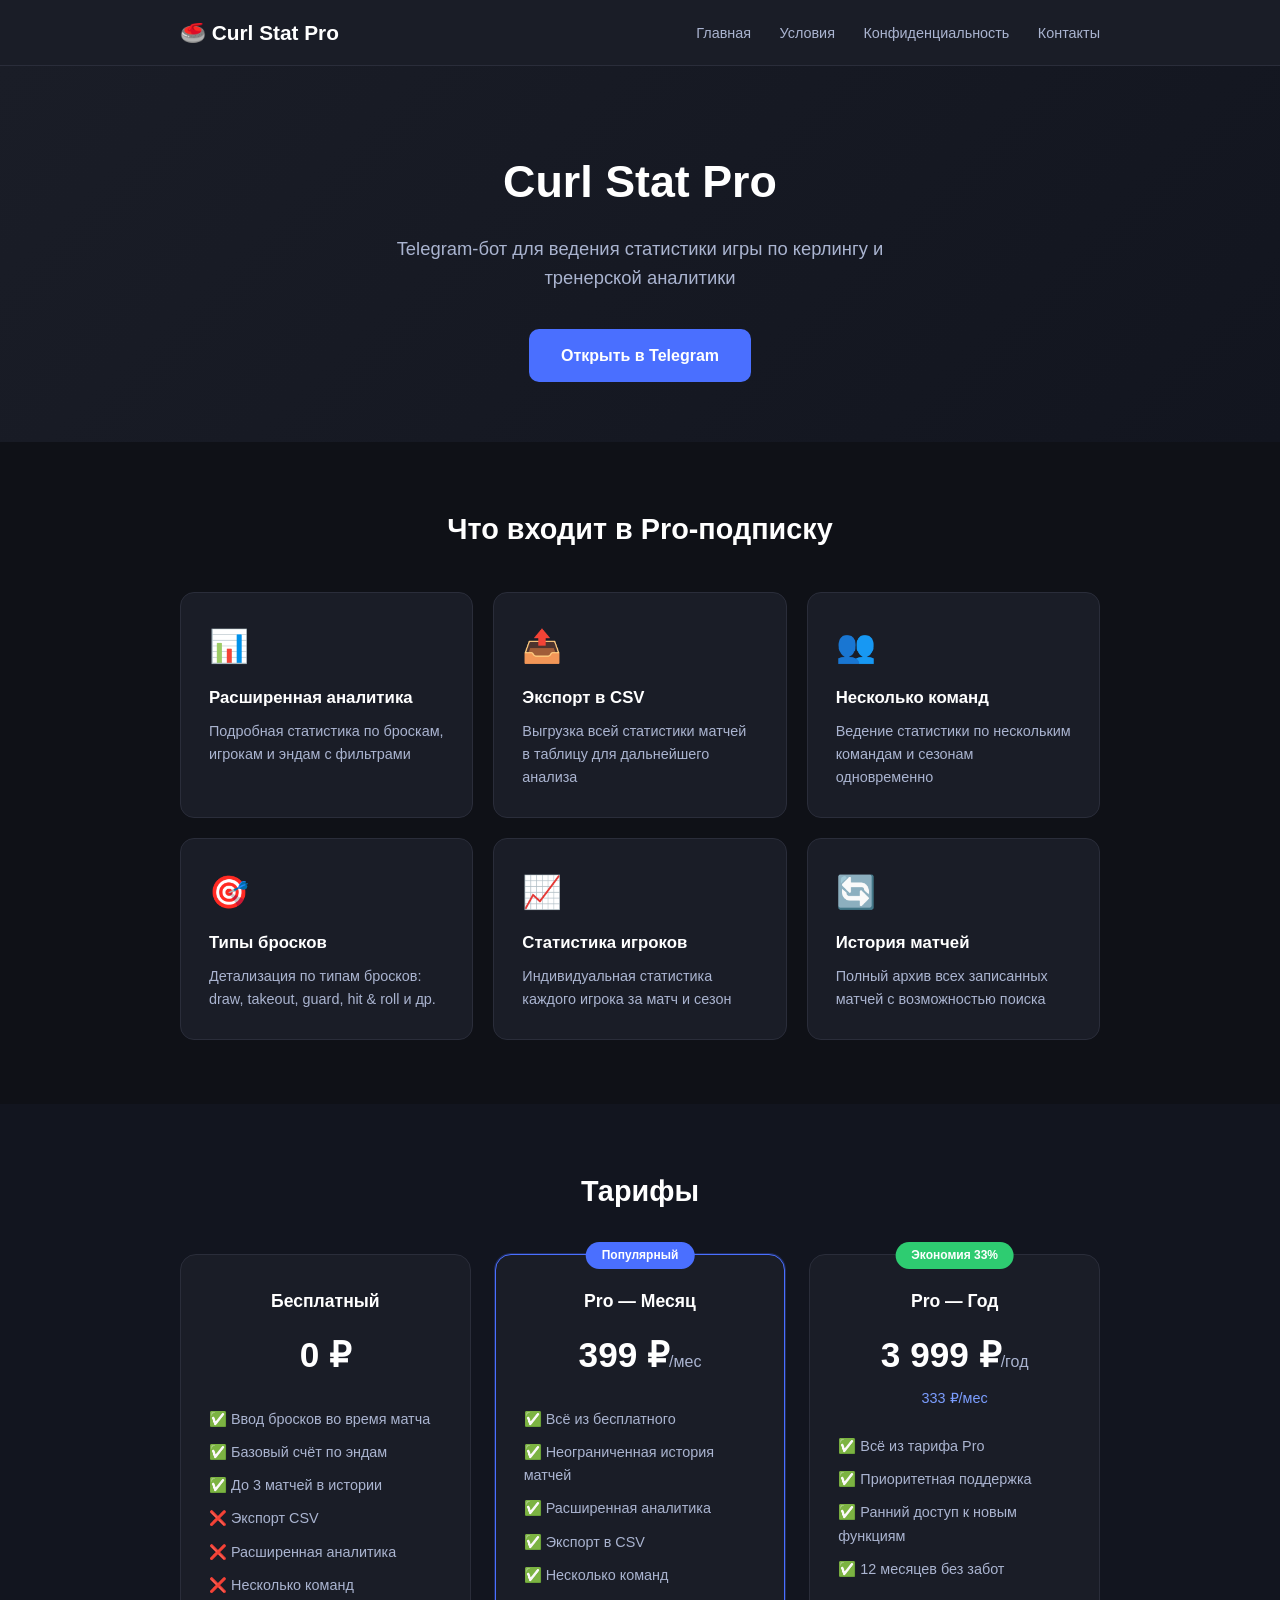
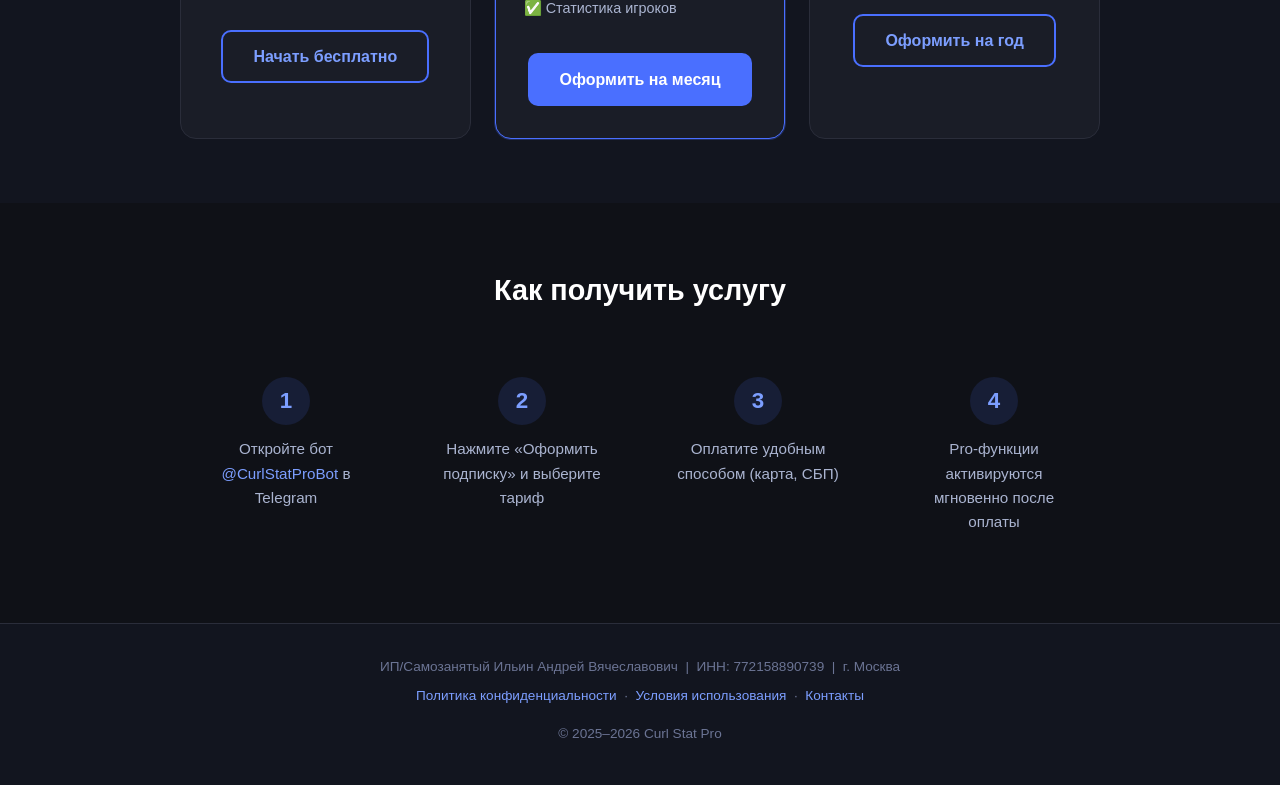
==== index.html @ fdbb995f "Initial landing: index, privacy, terms, contacts" ====
<!DOCTYPE html>
<html lang="ru">
<head>
  <meta charset="UTF-8">
  <meta name="viewport" content="width=device-width, initial-scale=1.0">
  <title>Curl Stat Pro — статистика и аналитика для керлинга</title>
  <link rel="stylesheet" href="style.css">
</head>
<body>
  <header>
    <div class="container">
      <div class="logo">🥌 Curl Stat Pro</div>
      <nav>
        <a href="index.html">Главная</a>
        <a href="terms.html">Условия</a>
        <a href="privacy.html">Конфиденциальность</a>
        <a href="contacts.html">Контакты</a>
      </nav>
    </div>
  </header>

  <main>
    <section class="hero">
      <div class="container">
        <h1>Curl Stat Pro</h1>
        <p class="subtitle">Telegram-бот для ведения статистики игры по керлингу и тренерской аналитики</p>
        <a href="https://t.me/CurlStatProBot" class="btn-primary" target="_blank">Открыть в Telegram</a>
      </div>
    </section>

    <section class="features">
      <div class="container">
        <h2>Что входит в Pro-подписку</h2>
        <div class="grid">
          <div class="card">
            <div class="icon">📊</div>
            <h3>Расширенная аналитика</h3>
            <p>Подробная статистика по броскам, игрокам и эндам с фильтрами</p>
          </div>
          <div class="card">
            <div class="icon">📤</div>
            <h3>Экспорт в CSV</h3>
            <p>Выгрузка всей статистики матчей в таблицу для дальнейшего анализа</p>
          </div>
          <div class="card">
            <div class="icon">👥</div>
            <h3>Несколько команд</h3>
            <p>Ведение статистики по нескольким командам и сезонам одновременно</p>
          </div>
          <div class="card">
            <div class="icon">🎯</div>
            <h3>Типы бросков</h3>
            <p>Детализация по типам бросков: draw, takeout, guard, hit & roll и др.</p>
          </div>
          <div class="card">
            <div class="icon">📈</div>
            <h3>Статистика игроков</h3>
            <p>Индивидуальная статистика каждого игрока за матч и сезон</p>
          </div>
          <div class="card">
            <div class="icon">🔄</div>
            <h3>История матчей</h3>
            <p>Полный архив всех записанных матчей с возможностью поиска</p>
          </div>
        </div>
      </div>
    </section>

    <section class="pricing" id="pricing">
      <div class="container">
        <h2>Тарифы</h2>
        <div class="plans">
          <div class="plan">
            <h3>Бесплатный</h3>
            <div class="price">0 ₽</div>
            <ul>
              <li>✅ Ввод бросков во время матча</li>
              <li>✅ Базовый счёт по эндам</li>
              <li>✅ До 3 матчей в истории</li>
              <li>❌ Экспорт CSV</li>
              <li>❌ Расширенная аналитика</li>
              <li>❌ Несколько команд</li>
            </ul>
            <a href="https://t.me/CurlStatProBot" class="btn-secondary" target="_blank">Начать бесплатно</a>
          </div>
          <div class="plan featured">
            <div class="badge">Популярный</div>
            <h3>Pro — Месяц</h3>
            <div class="price">399 ₽<span>/мес</span></div>
            <ul>
              <li>✅ Всё из бесплатного</li>
              <li>✅ Неограниченная история матчей</li>
              <li>✅ Расширенная аналитика</li>
              <li>✅ Экспорт в CSV</li>
              <li>✅ Несколько команд</li>
              <li>✅ Статистика игроков</li>
            </ul>
            <a href="https://t.me/CurlStatProBot" class="btn-primary" target="_blank">Оформить на месяц</a>
          </div>
          <div class="plan">
            <div class="badge save">Экономия 33%</div>
            <h3>Pro — Год</h3>
            <div class="price">3 999 ₽<span>/год</span></div>
            <p class="per-month">333 ₽/мес</p>
            <ul>
              <li>✅ Всё из тарифа Pro</li>
              <li>✅ Приоритетная поддержка</li>
              <li>✅ Ранний доступ к новым функциям</li>
              <li>✅ 12 месяцев без забот</li>
            </ul>
            <a href="https://t.me/CurlStatProBot" class="btn-secondary" target="_blank">Оформить на год</a>
          </div>
        </div>
      </div>
    </section>

    <section class="how">
      <div class="container">
        <h2>Как получить услугу</h2>
        <div class="steps">
          <div class="step"><span class="num">1</span><p>Откройте бот <a href="https://t.me/CurlStatProBot" target="_blank">@CurlStatProBot</a> в Telegram</p></div>
          <div class="step"><span class="num">2</span><p>Нажмите «Оформить подписку» и выберите тариф</p></div>
          <div class="step"><span class="num">3</span><p>Оплатите удобным способом (карта, СБП)</p></div>
          <div class="step"><span class="num">4</span><p>Pro-функции активируются мгновенно после оплаты</p></div>
        </div>
      </div>
    </section>
  </main>

  <footer>
    <div class="container">
      <p>ИП/Самозанятый Ильин Андрей Вячеславович &nbsp;|&nbsp; ИНН: 772158890739 &nbsp;|&nbsp; г. Москва</p>
      <p>
        <a href="privacy.html">Политика конфиденциальности</a> &nbsp;·&nbsp;
        <a href="terms.html">Условия использования</a> &nbsp;·&nbsp;
        <a href="contacts.html">Контакты</a>
      </p>
      <p class="copy">&copy; 2025–2026 Curl Stat Pro</p>
    </div>
  </footer>
</body>
</html>
---- style.css ----
* { margin: 0; padding: 0; box-sizing: border-box; }
body { font-family: -apple-system, BlinkMacSystemFont, 'Segoe UI', sans-serif; background: #0f1117; color: #e8eaf6; line-height: 1.6; }
a { color: #7c9eff; text-decoration: none; }
a:hover { text-decoration: underline; }

.container { max-width: 960px; margin: 0 auto; padding: 0 20px; }

header { background: #1a1d27; border-bottom: 1px solid #2a2d3a; padding: 16px 0; position: sticky; top: 0; z-index: 100; }
header .container { display: flex; align-items: center; justify-content: space-between; }
.logo { font-size: 1.3rem; font-weight: 700; color: #fff; }
nav a { margin-left: 24px; color: #aab4d0; font-size: .9rem; }
nav a:hover { color: #fff; text-decoration: none; }

.hero { background: linear-gradient(135deg, #1a1d27 0%, #12151f 100%); padding: 80px 0 60px; text-align: center; }
.hero h1 { font-size: 2.8rem; font-weight: 800; color: #fff; margin-bottom: 16px; }
.subtitle { font-size: 1.15rem; color: #aab4d0; max-width: 560px; margin: 0 auto 36px; }

.btn-primary { background: #4a6fff; color: #fff; padding: 14px 32px; border-radius: 10px; font-weight: 600; font-size: 1rem; display: inline-block; transition: background .2s; }
.btn-primary:hover { background: #3a5fee; text-decoration: none; }
.btn-secondary { background: transparent; color: #7c9eff; border: 2px solid #4a6fff; padding: 12px 30px; border-radius: 10px; font-weight: 600; font-size: 1rem; display: inline-block; transition: all .2s; }
.btn-secondary:hover { background: #4a6fff22; text-decoration: none; }

section { padding: 64px 0; }
section h2 { font-size: 1.8rem; font-weight: 700; color: #fff; text-align: center; margin-bottom: 40px; }

.grid { display: grid; grid-template-columns: repeat(auto-fit, minmax(260px, 1fr)); gap: 20px; }
.card { background: #1a1d27; border: 1px solid #2a2d3a; border-radius: 14px; padding: 28px; }
.card .icon { font-size: 2rem; margin-bottom: 12px; }
.card h3 { font-size: 1.05rem; color: #fff; margin-bottom: 8px; }
.card p { color: #aab4d0; font-size: .9rem; }

.pricing { background: #12151f; }
.plans { display: grid; grid-template-columns: repeat(auto-fit, minmax(260px, 1fr)); gap: 24px; }
.plan { background: #1a1d27; border: 1px solid #2a2d3a; border-radius: 16px; padding: 32px 28px; position: relative; text-align: center; }
.plan.featured { border-color: #4a6fff; box-shadow: 0 0 0 1px #4a6fff44; }
.plan h3 { font-size: 1.1rem; color: #fff; margin-bottom: 12px; }
.price { font-size: 2.2rem; font-weight: 800; color: #fff; margin-bottom: 4px; }
.price span { font-size: 1rem; font-weight: 400; color: #aab4d0; }
.per-month { color: #7c9eff; font-size: .9rem; margin-bottom: 20px; }
.plan ul { list-style: none; text-align: left; margin: 20px 0 28px; }
.plan ul li { color: #aab4d0; font-size: .9rem; padding: 5px 0; }
.badge { position: absolute; top: -13px; left: 50%; transform: translateX(-50%); background: #4a6fff; color: #fff; font-size: .75rem; font-weight: 700; padding: 4px 16px; border-radius: 20px; white-space: nowrap; }
.badge.save { background: #2ecc71; }

.steps { display: grid; grid-template-columns: repeat(auto-fit, minmax(200px, 1fr)); gap: 24px; }
.step { text-align: center; padding: 24px; }
.num { display: inline-flex; align-items: center; justify-content: center; width: 48px; height: 48px; background: #4a6fff22; color: #7c9eff; border-radius: 50%; font-size: 1.4rem; font-weight: 700; margin-bottom: 12px; }
.step p { color: #aab4d0; font-size: .95rem; }

.page-content { max-width: 760px; margin: 0 auto; padding: 60px 20px; }
.page-content h1 { font-size: 2rem; color: #fff; margin-bottom: 8px; }
.page-content .updated { color: #aab4d0; font-size: .85rem; margin-bottom: 40px; }
.page-content h2 { font-size: 1.2rem; color: #fff; margin: 36px 0 12px; }
.page-content p, .page-content li { color: #c0c8e0; font-size: .95rem; margin-bottom: 10px; }
.page-content ul { padding-left: 20px; }
.page-content a { color: #7c9eff; }

footer { background: #12151f; border-top: 1px solid #2a2d3a; padding: 32px 0; text-align: center; }
footer p { color: #6b7494; font-size: .85rem; margin-bottom: 8px; }
footer a { color: #7c9eff; }
.copy { margin-top: 16px !important; }

@media (max-width: 600px) {
  .hero h1 { font-size: 2rem; }
  nav { display: none; }
}
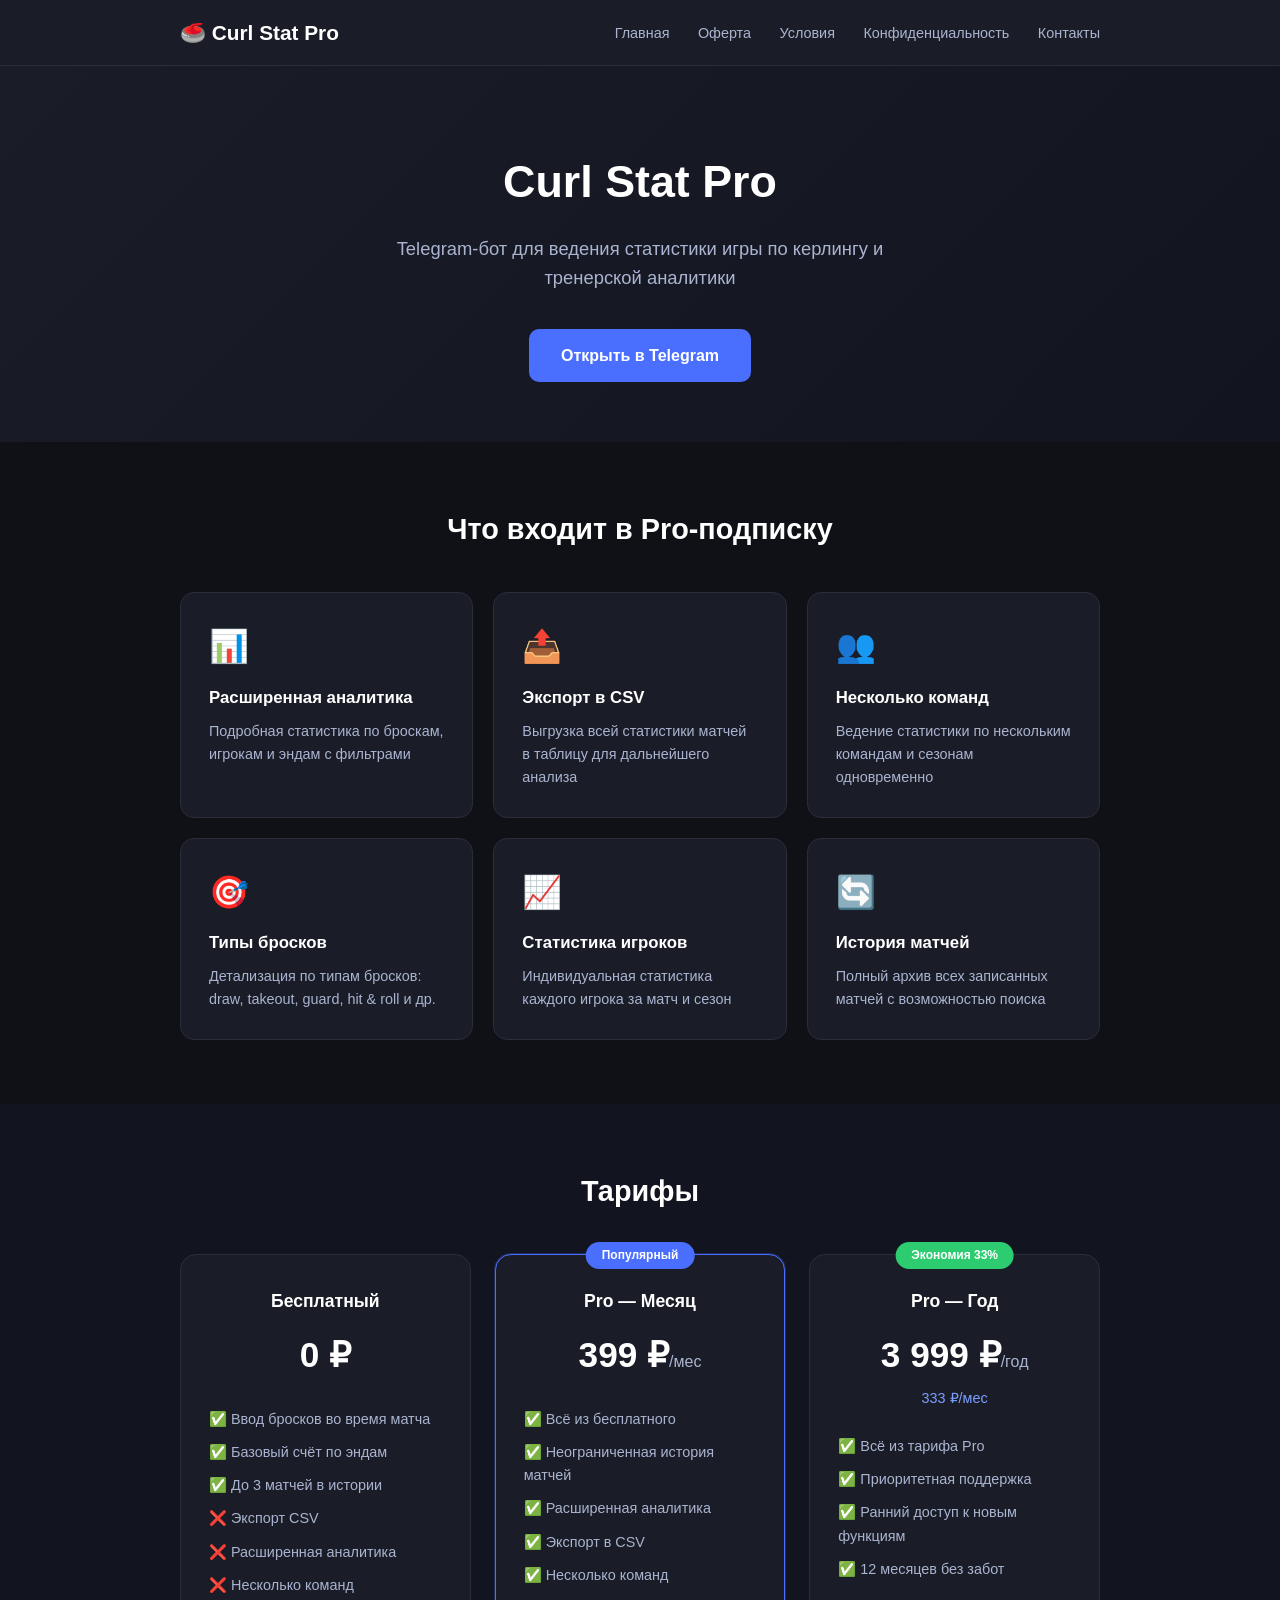
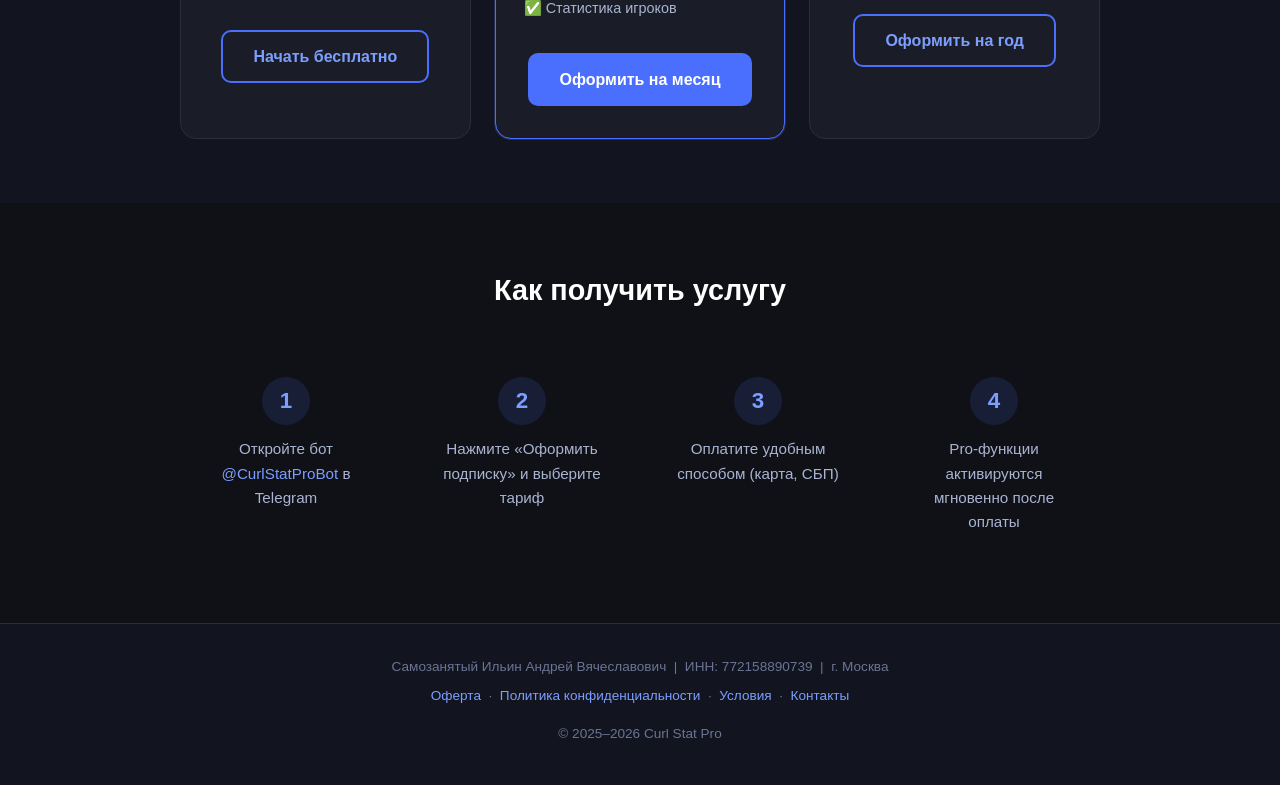
==== commit 3a08c365: "Fix nav: add Offer link to all pages" ====
--- a/index.html
+++ b/index.html
@@ -12,6 +12,7 @@
       <div class="logo">🥌 Curl Stat Pro</div>
       <nav>
         <a href="index.html">Главная</a>
+        <a href="offer.html">Оферта</a>
         <a href="terms.html">Условия</a>
         <a href="privacy.html">Конфиденциальность</a>
         <a href="contacts.html">Контакты</a>
@@ -32,36 +33,12 @@
       <div class="container">
         <h2>Что входит в Pro-подписку</h2>
         <div class="grid">
-          <div class="card">
-            <div class="icon">📊</div>
-            <h3>Расширенная аналитика</h3>
-            <p>Подробная статистика по броскам, игрокам и эндам с фильтрами</p>
-          </div>
-          <div class="card">
-            <div class="icon">📤</div>
-            <h3>Экспорт в CSV</h3>
-            <p>Выгрузка всей статистики матчей в таблицу для дальнейшего анализа</p>
-          </div>
-          <div class="card">
-            <div class="icon">👥</div>
-            <h3>Несколько команд</h3>
-            <p>Ведение статистики по нескольким командам и сезонам одновременно</p>
-          </div>
-          <div class="card">
-            <div class="icon">🎯</div>
-            <h3>Типы бросков</h3>
-            <p>Детализация по типам бросков: draw, takeout, guard, hit & roll и др.</p>
-          </div>
-          <div class="card">
-            <div class="icon">📈</div>
-            <h3>Статистика игроков</h3>
-            <p>Индивидуальная статистика каждого игрока за матч и сезон</p>
-          </div>
-          <div class="card">
-            <div class="icon">🔄</div>
-            <h3>История матчей</h3>
-            <p>Полный архив всех записанных матчей с возможностью поиска</p>
-          </div>
+          <div class="card"><div class="icon">📊</div><h3>Расширенная аналитика</h3><p>Подробная статистика по броскам, игрокам и эндам с фильтрами</p></div>
+          <div class="card"><div class="icon">📤</div><h3>Экспорт в CSV</h3><p>Выгрузка всей статистики матчей в таблицу для дальнейшего анализа</p></div>
+          <div class="card"><div class="icon">👥</div><h3>Несколько команд</h3><p>Ведение статистики по нескольким командам и сезонам одновременно</p></div>
+          <div class="card"><div class="icon">🎯</div><h3>Типы бросков</h3><p>Детализация по типам бросков: draw, takeout, guard, hit &amp; roll и др.</p></div>
+          <div class="card"><div class="icon">📈</div><h3>Статистика игроков</h3><p>Индивидуальная статистика каждого игрока за матч и сезон</p></div>
+          <div class="card"><div class="icon">🔄</div><h3>История матчей</h3><p>Полный архив всех записанных матчей с возможностью поиска</p></div>
         </div>
       </div>
     </section>
@@ -129,10 +106,11 @@
 
   <footer>
     <div class="container">
-      <p>ИП/Самозанятый Ильин Андрей Вячеславович &nbsp;|&nbsp; ИНН: 772158890739 &nbsp;|&nbsp; г. Москва</p>
+      <p>Самозанятый Ильин Андрей Вячеславович &nbsp;|&nbsp; ИНН: 772158890739 &nbsp;|&nbsp; г. Москва</p>
       <p>
+        <a href="offer.html">Оферта</a> &nbsp;·&nbsp;
         <a href="privacy.html">Политика конфиденциальности</a> &nbsp;·&nbsp;
-        <a href="terms.html">Условия использования</a> &nbsp;·&nbsp;
+        <a href="terms.html">Условия</a> &nbsp;·&nbsp;
         <a href="contacts.html">Контакты</a>
       </p>
       <p class="copy">&copy; 2025–2026 Curl Stat Pro</p>
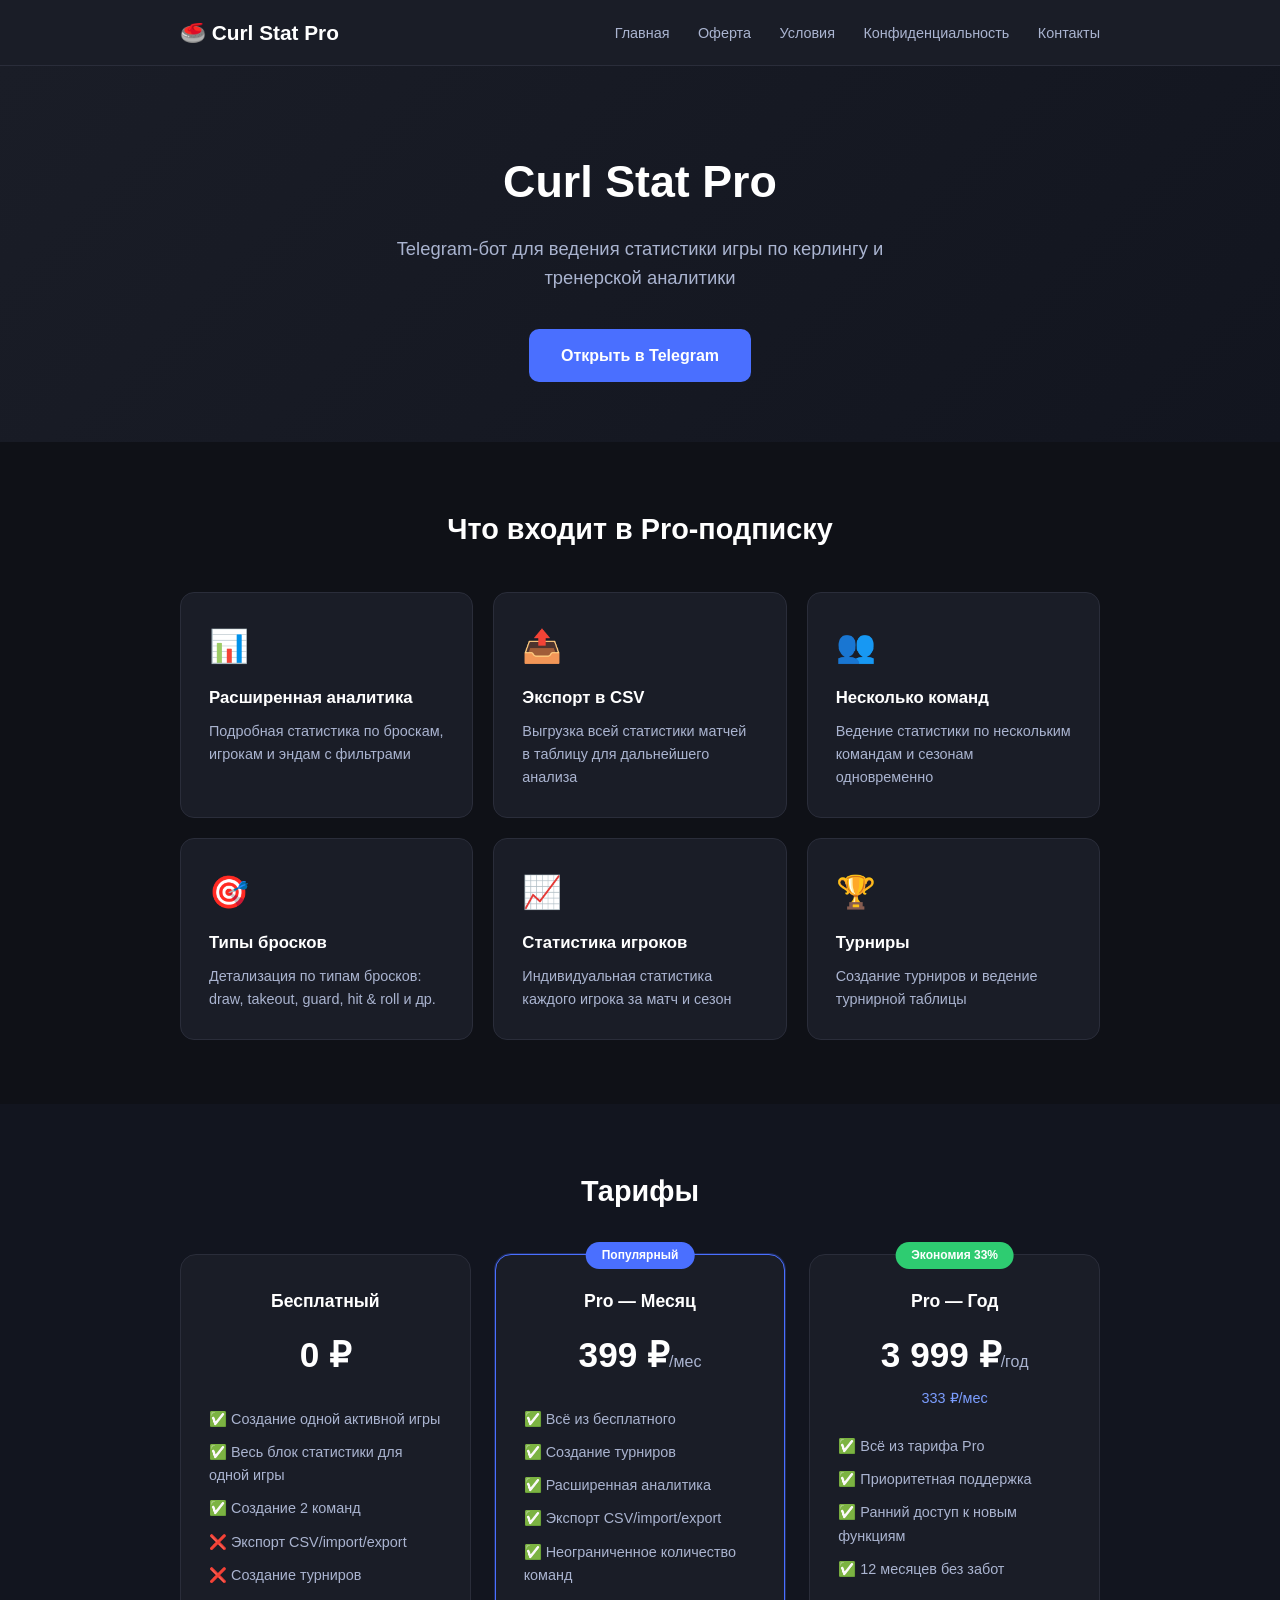
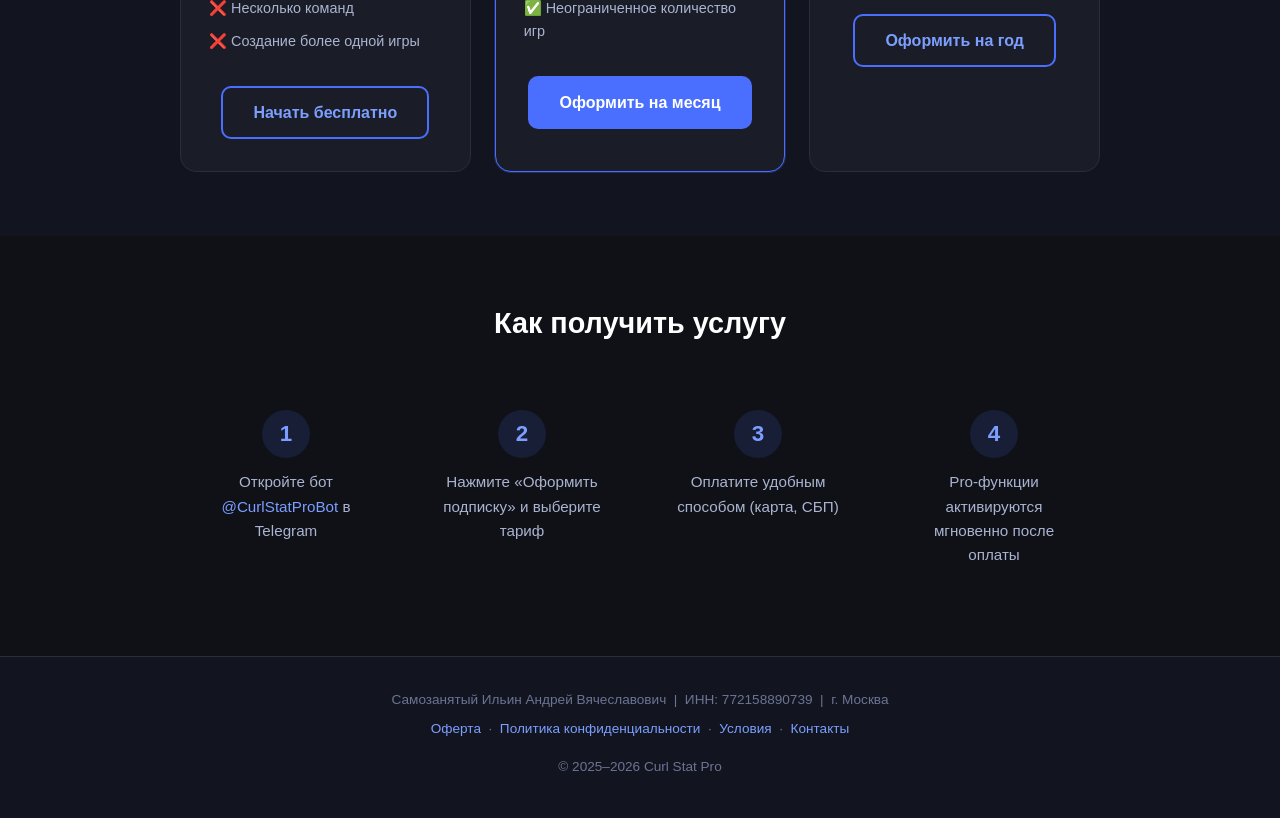
==== commit d9f6daaf: "Update pricing features for free and pro plans" ====
--- a/index.html
+++ b/index.html
@@ -38,7 +38,7 @@
           <div class="card"><div class="icon">👥</div><h3>Несколько команд</h3><p>Ведение статистики по нескольким командам и сезонам одновременно</p></div>
           <div class="card"><div class="icon">🎯</div><h3>Типы бросков</h3><p>Детализация по типам бросков: draw, takeout, guard, hit &amp; roll и др.</p></div>
           <div class="card"><div class="icon">📈</div><h3>Статистика игроков</h3><p>Индивидуальная статистика каждого игрока за матч и сезон</p></div>
-          <div class="card"><div class="icon">🔄</div><h3>История матчей</h3><p>Полный архив всех записанных матчей с возможностью поиска</p></div>
+          <div class="card"><div class="icon">🏆</div><h3>Турниры</h3><p>Создание турниров и ведение турнирной таблицы</p></div>
         </div>
       </div>
     </section>
@@ -47,33 +47,37 @@
       <div class="container">
         <h2>Тарифы</h2>
         <div class="plans">
+
           <div class="plan">
             <h3>Бесплатный</h3>
             <div class="price">0 ₽</div>
             <ul>
-              <li>✅ Ввод бросков во время матча</li>
-              <li>✅ Базовый счёт по эндам</li>
-              <li>✅ До 3 матчей в истории</li>
-              <li>❌ Экспорт CSV</li>
-              <li>❌ Расширенная аналитика</li>
+              <li>✅ Создание одной активной игры</li>
+              <li>✅ Весь блок статистики для одной игры</li>
+              <li>✅ Создание 2 команд</li>
+              <li>❌ Экспорт CSV/import/export</li>
+              <li>❌ Создание турниров</li>
               <li>❌ Несколько команд</li>
+              <li>❌ Создание более одной игры</li>
             </ul>
             <a href="https://t.me/CurlStatProBot" class="btn-secondary" target="_blank">Начать бесплатно</a>
           </div>
+
           <div class="plan featured">
             <div class="badge">Популярный</div>
             <h3>Pro — Месяц</h3>
             <div class="price">399 ₽<span>/мес</span></div>
             <ul>
               <li>✅ Всё из бесплатного</li>
-              <li>✅ Неограниченная история матчей</li>
+              <li>✅ Создание турниров</li>
               <li>✅ Расширенная аналитика</li>
-              <li>✅ Экспорт в CSV</li>
-              <li>✅ Несколько команд</li>
-              <li>✅ Статистика игроков</li>
+              <li>✅ Экспорт CSV/import/export</li>
+              <li>✅ Неограниченное количество команд</li>
+              <li>✅ Неограниченное количество игр</li>
             </ul>
             <a href="https://t.me/CurlStatProBot" class="btn-primary" target="_blank">Оформить на месяц</a>
           </div>
+
           <div class="plan">
             <div class="badge save">Экономия 33%</div>
             <h3>Pro — Год</h3>
@@ -87,6 +91,7 @@
             </ul>
             <a href="https://t.me/CurlStatProBot" class="btn-secondary" target="_blank">Оформить на год</a>
           </div>
+
         </div>
       </div>
     </section>
